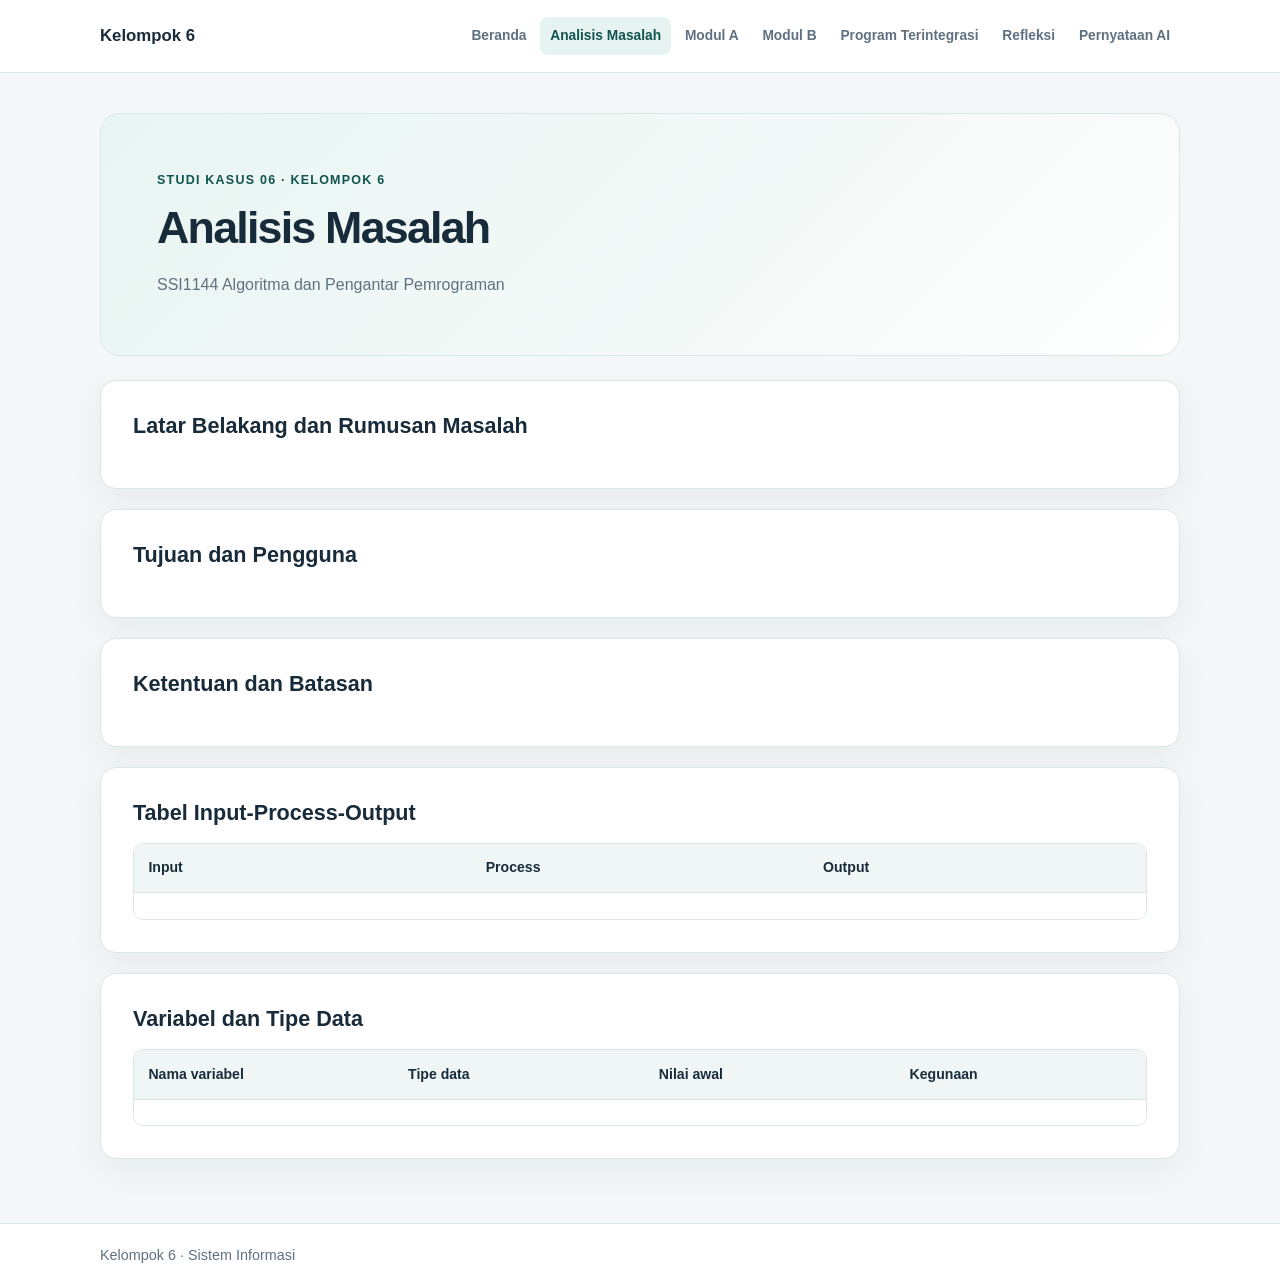
==== analisis.html @ 27bb7f55 "Menambahkan kerangka halaman GitHub Pages dan tampilan dasar situs" ====
<!doctype html>
<html lang="id">
<head>
  <meta charset="utf-8">
  <meta name="viewport" content="width=device-width, initial-scale=1">
  <title>Analisis Masalah | Kelompok 6</title>
  <link rel="stylesheet" href="style.css">
</head>
<body>
  <header class="site-header">
    <div class="container header-inner">
      <a class="brand" href="index.html">Kelompok 6</a>
      <nav class="main-nav" aria-label="Navigasi utama">
        <a href="index.html">Beranda</a><a href="analisis.html" aria-current="page">Analisis Masalah</a><a href="modul-a.html">Modul A</a><a href="modul-b.html">Modul B</a><a href="terintegrasi.html">Program Terintegrasi</a><a href="refleksi.html">Refleksi</a><a href="pernyataan-ai.html">Pernyataan AI</a>
      </nav>
    </div>
  </header>
  <main class="container">
    <section class="page-heading"><p class="eyebrow">Studi Kasus 06 · Kelompok 6</p><h1>Analisis Masalah</h1><p>SSI1144 Algoritma dan Pengantar Pemrograman</p></section>
    <section class="card"><h2>Latar Belakang dan Rumusan Masalah</h2><p><!-- ISI SENDIRI --></p></section>
    <section class="card"><h2>Tujuan dan Pengguna</h2><p><!-- ISI SENDIRI --></p></section>
    <section class="card"><h2>Ketentuan dan Batasan</h2><p><!-- ISI SENDIRI --></p></section>
    <section class="card">
      <h2>Tabel Input-Process-Output</h2>
      <div class="table-wrap"><table><thead><tr><th>Input</th><th>Process</th><th>Output</th></tr></thead><tbody><tr><td><!-- ISI SENDIRI --></td><td><!-- ISI SENDIRI --></td><td><!-- ISI SENDIRI --></td></tr></tbody></table></div>
    </section>
    <section class="card">
      <h2>Variabel dan Tipe Data</h2>
      <div class="table-wrap"><table><thead><tr><th>Nama variabel</th><th>Tipe data</th><th>Nilai awal</th><th>Kegunaan</th></tr></thead><tbody><tr><td><!-- ISI SENDIRI --></td><td><!-- ISI SENDIRI --></td><td><!-- ISI SENDIRI --></td><td><!-- ISI SENDIRI --></td></tr></tbody></table></div>
    </section>
  </main>
  <footer class="site-footer"><div class="container">Kelompok 6 <span aria-hidden="true">·</span> Sistem Informasi</div></footer>
</body>
</html>
---- style.css ----
:root {
  color-scheme: light;
  --ink: #182b3a;
  --muted: #5f7180;
  --brand: #176b66;
  --brand-dark: #10534f;
  --brand-soft: #e6f3f0;
  --line: #dce5e8;
  --surface: #ffffff;
  --background: #f4f7f8;
  --shadow: 0 12px 32px rgba(24, 43, 58, 0.06);
}

* {
  box-sizing: border-box;
}

html {
  scroll-behavior: smooth;
}

body {
  margin: 0;
  background: var(--background);
  color: var(--ink);
  font-family: Inter, "Segoe UI", Roboto, Arial, sans-serif;
  font-size: 16px;
  line-height: 1.65;
}

a {
  color: var(--brand-dark);
  text-underline-offset: 0.18em;
}

a:hover {
  color: var(--brand);
}

.container {
  width: min(100% - 2rem, 1080px);
  margin-inline: auto;
}

.site-header {
  position: sticky;
  z-index: 10;
  top: 0;
  border-bottom: 1px solid var(--line);
  background: rgba(255, 255, 255, 0.96);
  backdrop-filter: blur(12px);
}

.header-inner {
  display: flex;
  align-items: center;
  justify-content: space-between;
  gap: 1.5rem;
  min-height: 72px;
}

.brand {
  flex: 0 0 auto;
  color: var(--ink);
  font-size: 1.05rem;
  font-weight: 800;
  text-decoration: none;
}

.main-nav {
  display: flex;
  flex-wrap: wrap;
  justify-content: flex-end;
  gap: 0.25rem;
}

.main-nav a {
  border-radius: 8px;
  padding: 0.45rem 0.62rem;
  color: var(--muted);
  font-size: 0.86rem;
  font-weight: 650;
  text-decoration: none;
  white-space: nowrap;
}

.main-nav a:hover,
.main-nav a[aria-current="page"] {
  background: var(--brand-soft);
  color: var(--brand-dark);
}

main {
  min-height: calc(100vh - 145px);
  padding-block: 2.5rem 4rem;
}

.hero,
.page-heading {
  margin-bottom: 1.5rem;
  padding: clamp(1.5rem, 5vw, 3.5rem);
  border: 1px solid #d7e8e4;
  border-radius: 20px;
  background: linear-gradient(135deg, #e8f5f2 0%, #f6faf9 70%, #ffffff 100%);
}

.hero {
  padding-block: clamp(2.5rem, 8vw, 5rem);
}

.eyebrow {
  margin: 0 0 0.6rem;
  color: var(--brand-dark);
  font-size: 0.78rem;
  font-weight: 800;
  letter-spacing: 0.1em;
  text-transform: uppercase;
}

h1,
h2,
h3 {
  line-height: 1.25;
}

h1 {
  margin: 0;
  font-size: clamp(2rem, 5vw, 3.4rem);
  letter-spacing: -0.04em;
}

.hero .lead {
  margin: 0.9rem 0 1rem;
  color: var(--muted);
  font-size: 1.12rem;
}

.separator {
  padding-inline: 0.35rem;
  color: #9aaeb5;
}

.page-heading h1 {
  font-size: clamp(2rem, 4vw, 2.8rem);
}

.page-heading > p:last-child {
  margin-bottom: 0;
  color: var(--muted);
}

.card {
  margin-top: 1.25rem;
  padding: clamp(1.2rem, 3vw, 2rem);
  border: 1px solid var(--line);
  border-radius: 16px;
  background: var(--surface);
  box-shadow: var(--shadow);
}

.card h2 {
  margin: 0 0 1rem;
  font-size: 1.35rem;
}

.card h3 {
  margin-top: 1.6rem;
}

.details {
  display: grid;
  grid-template-columns: repeat(2, minmax(0, 1fr));
  gap: 0.85rem 1.5rem;
}

.details div {
  min-width: 0;
}

.details dt {
  color: var(--muted);
  font-size: 0.86rem;
  font-weight: 700;
}

.details dd {
  margin: 0.15rem 0 0;
}

.link-grid {
  display: grid;
  grid-template-columns: repeat(3, minmax(0, 1fr));
  gap: 1rem;
}

.link-card {
  display: flex;
  flex-direction: column;
  gap: 0.3rem;
  padding: 1rem;
  border: 1px solid var(--line);
  border-radius: 12px;
  background: #fbfdfd;
  text-decoration: none;
}

.link-card strong {
  color: var(--brand-dark);
}

.link-card span {
  color: var(--muted);
  font-size: 0.9rem;
}

.table-wrap {
  max-width: 100%;
  overflow-x: auto;
  border: 1px solid var(--line);
  border-radius: 10px;
}

table {
  width: 100%;
  border-collapse: collapse;
  background: var(--surface);
  text-align: left;
}

th,
td {
  min-width: 120px;
  padding: 0.8rem 0.9rem;
  border-bottom: 1px solid var(--line);
  vertical-align: top;
}

th {
  background: #f0f6f5;
  color: var(--ink);
  font-size: 0.88rem;
}

tbody tr:last-child td {
  border-bottom: 0;
}

pre {
  max-width: 100%;
  overflow-x: auto;
  margin: 0;
  padding: 1rem 1.2rem;
  border: 1px solid #263b49;
  border-radius: 10px;
  background: #172b38;
  color: #e3f0f2;
  font: 0.92rem/1.6 "Cascadia Code", Consolas, monospace;
  tab-size: 2;
}

img {
  display: block;
  max-width: 100%;
  height: auto;
  border-radius: 10px;
}

.site-footer {
  padding-block: 1.25rem;
  border-top: 1px solid var(--line);
  background: var(--surface);
  color: var(--muted);
  font-size: 0.9rem;
}

@media (max-width: 800px) {
  .header-inner {
    align-items: flex-start;
    flex-direction: column;
    gap: 0.35rem;
    padding-block: 0.8rem;
  }

  .main-nav {
    justify-content: flex-start;
    margin-inline: -0.45rem;
  }
}

@media (max-width: 600px) {
  .container {
    width: min(100% - 1.25rem, 1080px);
  }

  main {
    padding-block: 1.25rem 2.5rem;
  }

  .hero,
  .page-heading {
    border-radius: 14px;
  }

  .details,
  .link-grid {
    grid-template-columns: 1fr;
  }

  .main-nav a {
    padding: 0.38rem 0.5rem;
    font-size: 0.82rem;
  }
}
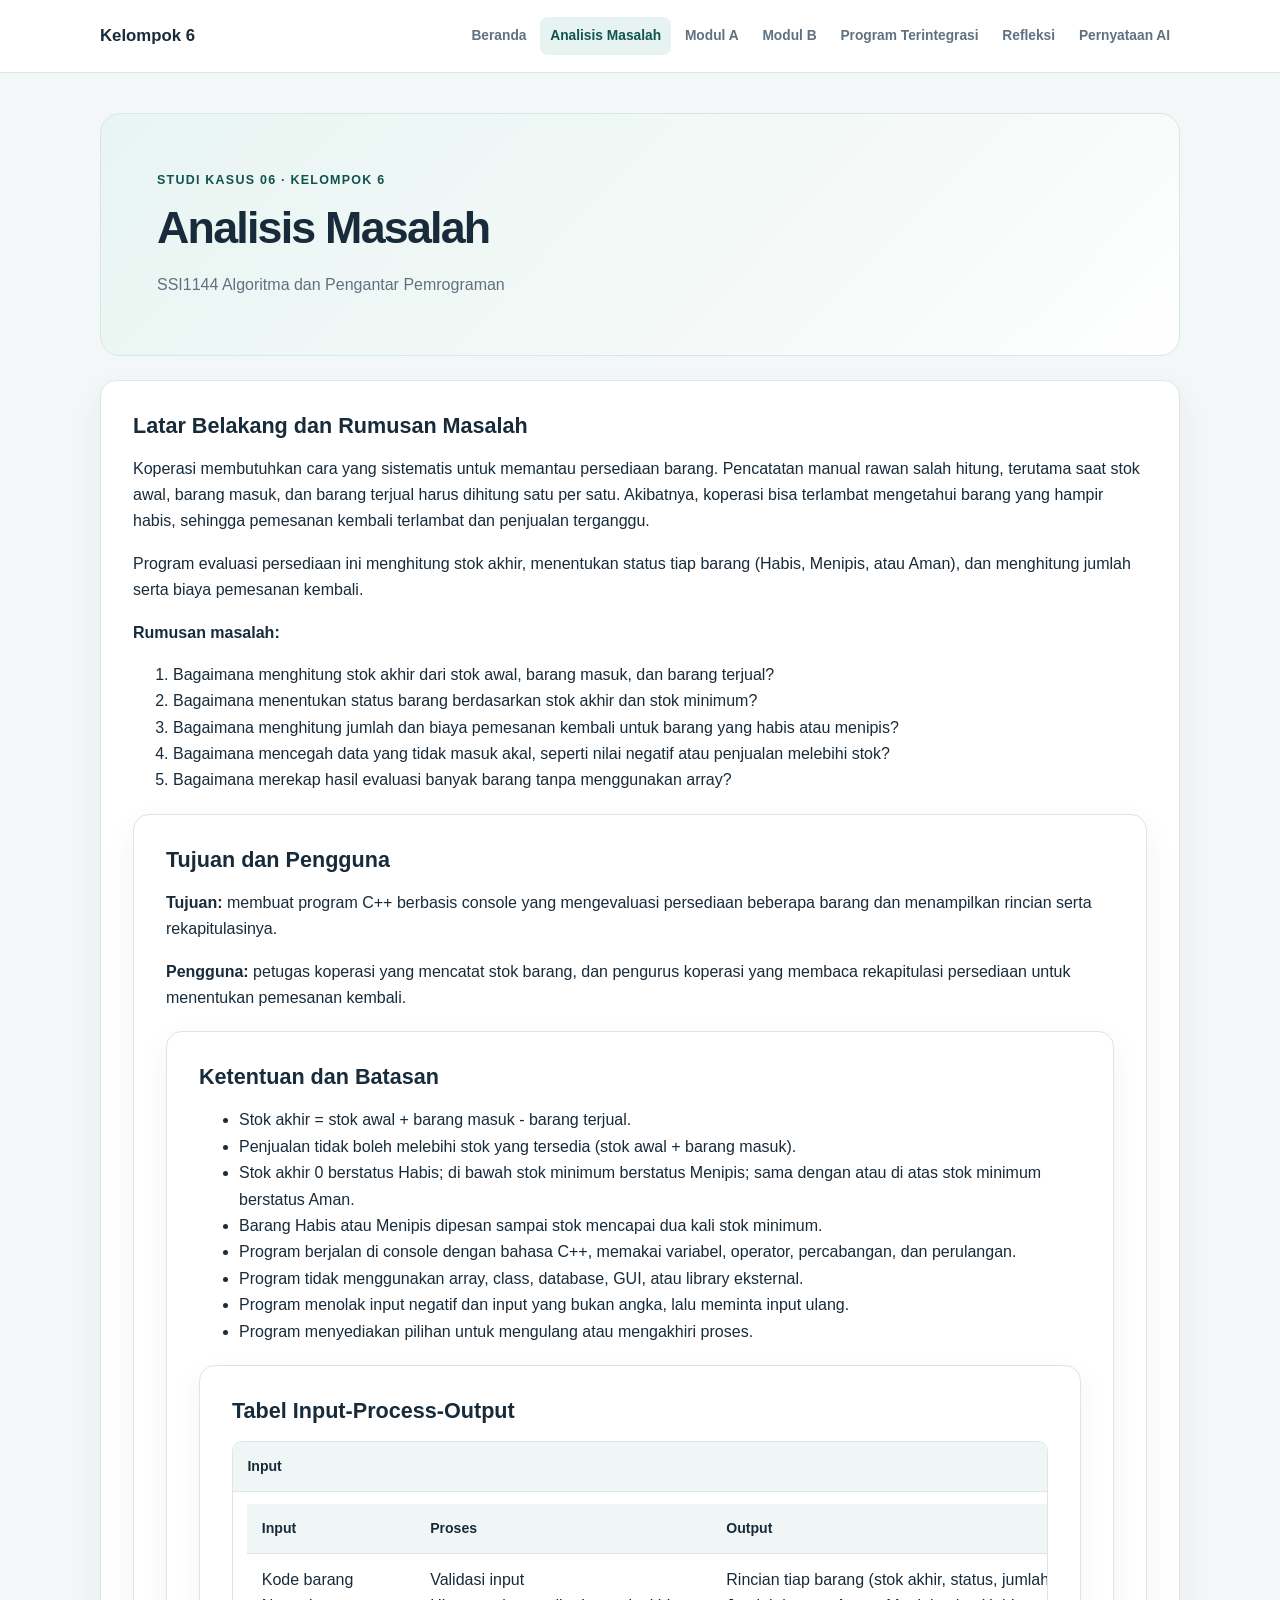
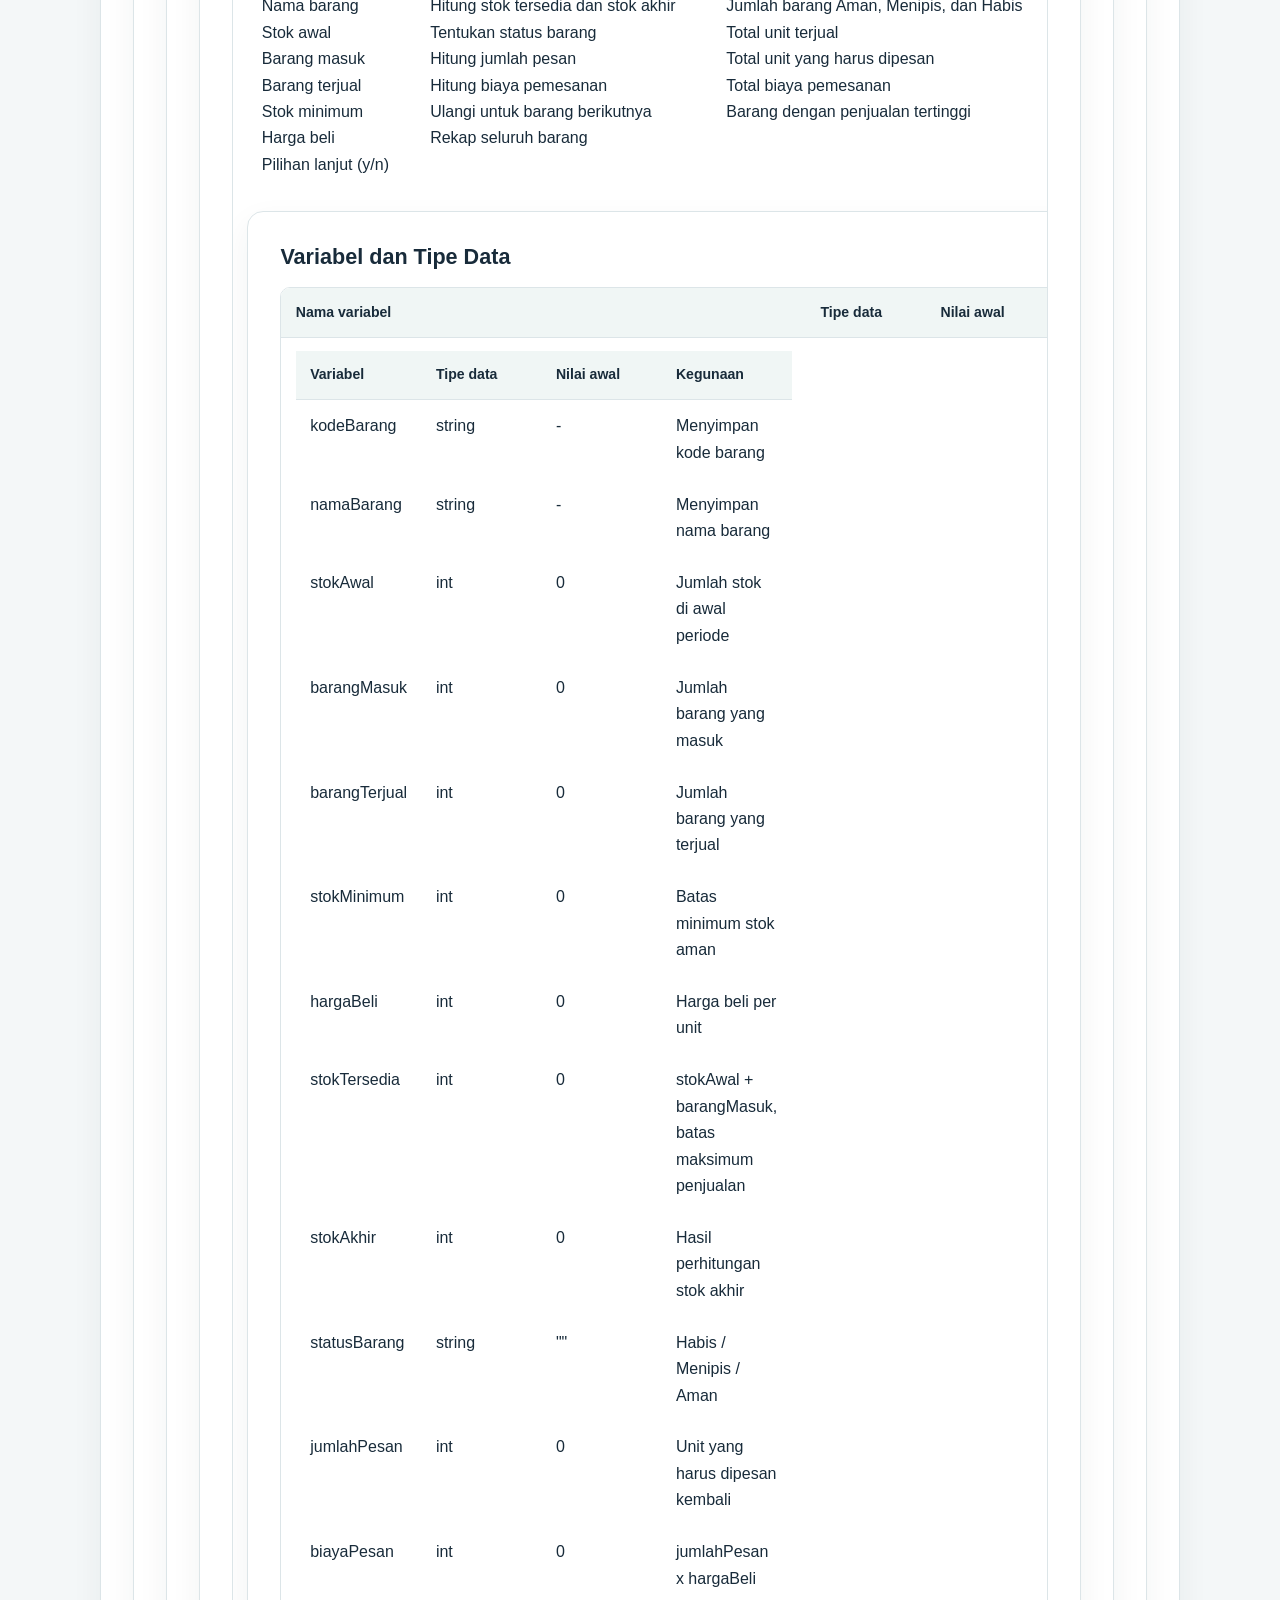
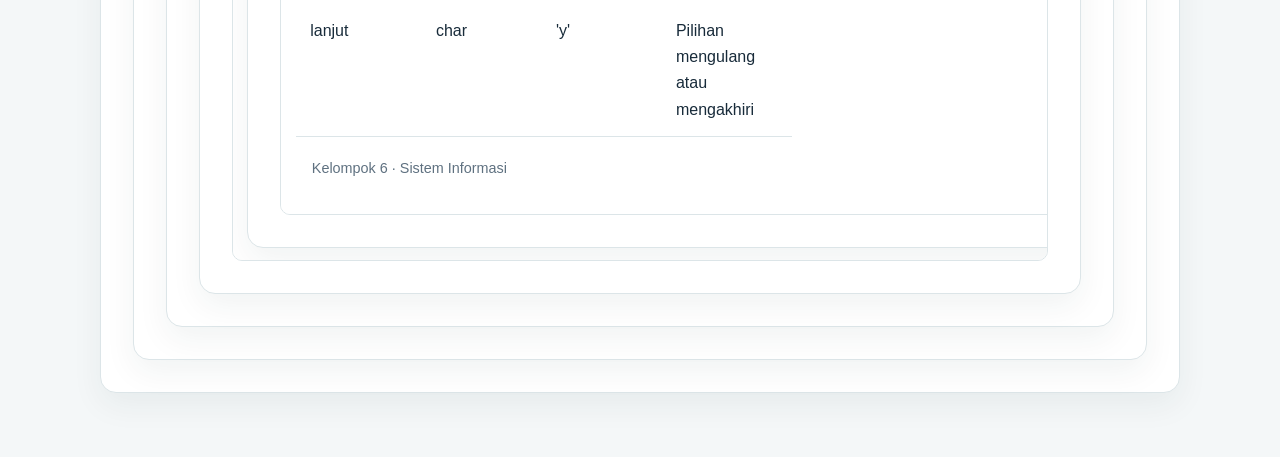
==== commit 136f0f00: "Menyusun analisis masalah, tabel input-process-output, dan tabel variabel" ====
--- a/analisis.html
+++ b/analisis.html
@@ -17,16 +17,57 @@
   </header>
   <main class="container">
     <section class="page-heading"><p class="eyebrow">Studi Kasus 06 · Kelompok 6</p><h1>Analisis Masalah</h1><p>SSI1144 Algoritma dan Pengantar Pemrograman</p></section>
-    <section class="card"><h2>Latar Belakang dan Rumusan Masalah</h2><p><!-- ISI SENDIRI --></p></section>
-    <section class="card"><h2>Tujuan dan Pengguna</h2><p><!-- ISI SENDIRI --></p></section>
-    <section class="card"><h2>Ketentuan dan Batasan</h2><p><!-- ISI SENDIRI --></p></section>
+    <section class="card"><h2>Latar Belakang dan Rumusan Masalah</h2><p><p>Koperasi membutuhkan cara yang sistematis untuk memantau persediaan barang. Pencatatan manual rawan salah hitung, terutama saat stok awal, barang masuk, dan barang terjual harus dihitung satu per satu. Akibatnya, koperasi bisa terlambat mengetahui barang yang hampir habis, sehingga pemesanan kembali terlambat dan penjualan terganggu.</p>
+<p>Program evaluasi persediaan ini menghitung stok akhir, menentukan status tiap barang (Habis, Menipis, atau Aman), dan menghitung jumlah serta biaya pemesanan kembali.</p>
+<p><strong>Rumusan masalah:</strong></p>
+<ol>
+  <li>Bagaimana menghitung stok akhir dari stok awal, barang masuk, dan barang terjual?</li>
+  <li>Bagaimana menentukan status barang berdasarkan stok akhir dan stok minimum?</li>
+  <li>Bagaimana menghitung jumlah dan biaya pemesanan kembali untuk barang yang habis atau menipis?</li>
+  <li>Bagaimana mencegah data yang tidak masuk akal, seperti nilai negatif atau penjualan melebihi stok?</li>
+  <li>Bagaimana merekap hasil evaluasi banyak barang tanpa menggunakan array?</li>
+</ol>
+    <section class="card"><h2>Tujuan dan Pengguna</h2><p><p><strong>Tujuan:</strong> membuat program C++ berbasis console yang mengevaluasi persediaan beberapa barang dan menampilkan rincian serta rekapitulasinya.</p>
+<p><strong>Pengguna:</strong> petugas koperasi yang mencatat stok barang, dan pengurus koperasi yang membaca rekapitulasi persediaan untuk menentukan pemesanan kembali.</p>
+    <section class="card"><h2>Ketentuan dan Batasan</h2><p><ul>
+  <li>Stok akhir = stok awal + barang masuk - barang terjual.</li>
+  <li>Penjualan tidak boleh melebihi stok yang tersedia (stok awal + barang masuk).</li>
+  <li>Stok akhir 0 berstatus Habis; di bawah stok minimum berstatus Menipis; sama dengan atau di atas stok minimum berstatus Aman.</li>
+  <li>Barang Habis atau Menipis dipesan sampai stok mencapai dua kali stok minimum.</li>
+  <li>Program berjalan di console dengan bahasa C++, memakai variabel, operator, percabangan, dan perulangan.</li>
+  <li>Program tidak menggunakan array, class, database, GUI, atau library eksternal.</li>
+  <li>Program menolak input negatif dan input yang bukan angka, lalu meminta input ulang.</li>
+  <li>Program menyediakan pilihan untuk mengulang atau mengakhiri proses.</li>
+</ul>
     <section class="card">
       <h2>Tabel Input-Process-Output</h2>
-      <div class="table-wrap"><table><thead><tr><th>Input</th><th>Process</th><th>Output</th></tr></thead><tbody><tr><td><!-- ISI SENDIRI --></td><td><!-- ISI SENDIRI --></td><td><!-- ISI SENDIRI --></td></tr></tbody></table></div>
+      <div class="table-wrap"><table><thead><tr><th>Input</th><th>Process</th><th>Output</th></tr></thead><tbody><tr><td><table>
+  <tr><th>Input</th><th>Proses</th><th>Output</th></tr>
+  <tr>
+    <td>Kode barang<br>Nama barang<br>Stok awal<br>Barang masuk<br>Barang terjual<br>Stok minimum<br>Harga beli<br>Pilihan lanjut (y/n)</td>
+    <td>Validasi input<br>Hitung stok tersedia dan stok akhir<br>Tentukan status barang<br>Hitung jumlah pesan<br>Hitung biaya pemesanan<br>Ulangi untuk barang berikutnya<br>Rekap seluruh barang</td>
+    <td>Rincian tiap barang (stok akhir, status, jumlah pesan, biaya)<br>Jumlah barang Aman, Menipis, dan Habis<br>Total unit terjual<br>Total unit yang harus dipesan<br>Total biaya pemesanan<br>Barang dengan penjualan tertinggi</td>
+  </tr>
+</table>
     </section>
     <section class="card">
       <h2>Variabel dan Tipe Data</h2>
-      <div class="table-wrap"><table><thead><tr><th>Nama variabel</th><th>Tipe data</th><th>Nilai awal</th><th>Kegunaan</th></tr></thead><tbody><tr><td><!-- ISI SENDIRI --></td><td><!-- ISI SENDIRI --></td><td><!-- ISI SENDIRI --></td><td><!-- ISI SENDIRI --></td></tr></tbody></table></div>
+      <div class="table-wrap"><table><thead><tr><th>Nama variabel</th><th>Tipe data</th><th>Nilai awal</th><th>Kegunaan</th></tr></thead><tbody><tr><td><table>
+  <tr><th>Variabel</th><th>Tipe data</th><th>Nilai awal</th><th>Kegunaan</th></tr>
+  <tr><td>kodeBarang</td><td>string</td><td>-</td><td>Menyimpan kode barang</td></tr>
+  <tr><td>namaBarang</td><td>string</td><td>-</td><td>Menyimpan nama barang</td></tr>
+  <tr><td>stokAwal</td><td>int</td><td>0</td><td>Jumlah stok di awal periode</td></tr>
+  <tr><td>barangMasuk</td><td>int</td><td>0</td><td>Jumlah barang yang masuk</td></tr>
+  <tr><td>barangTerjual</td><td>int</td><td>0</td><td>Jumlah barang yang terjual</td></tr>
+  <tr><td>stokMinimum</td><td>int</td><td>0</td><td>Batas minimum stok aman</td></tr>
+  <tr><td>hargaBeli</td><td>int</td><td>0</td><td>Harga beli per unit</td></tr>
+  <tr><td>stokTersedia</td><td>int</td><td>0</td><td>stokAwal + barangMasuk, batas maksimum penjualan</td></tr>
+  <tr><td>stokAkhir</td><td>int</td><td>0</td><td>Hasil perhitungan stok akhir</td></tr>
+  <tr><td>statusBarang</td><td>string</td><td>""</td><td>Habis / Menipis / Aman</td></tr>
+  <tr><td>jumlahPesan</td><td>int</td><td>0</td><td>Unit yang harus dipesan kembali</td></tr>
+  <tr><td>biayaPesan</td><td>int</td><td>0</td><td>jumlahPesan x hargaBeli</td></tr>
+  <tr><td>lanjut</td><td>char</td><td>'y'</td><td>Pilihan mengulang atau mengakhiri</td></tr>
+</table>
     </section>
   </main>
   <footer class="site-footer"><div class="container">Kelompok 6 <span aria-hidden="true">·</span> Sistem Informasi</div></footer>
